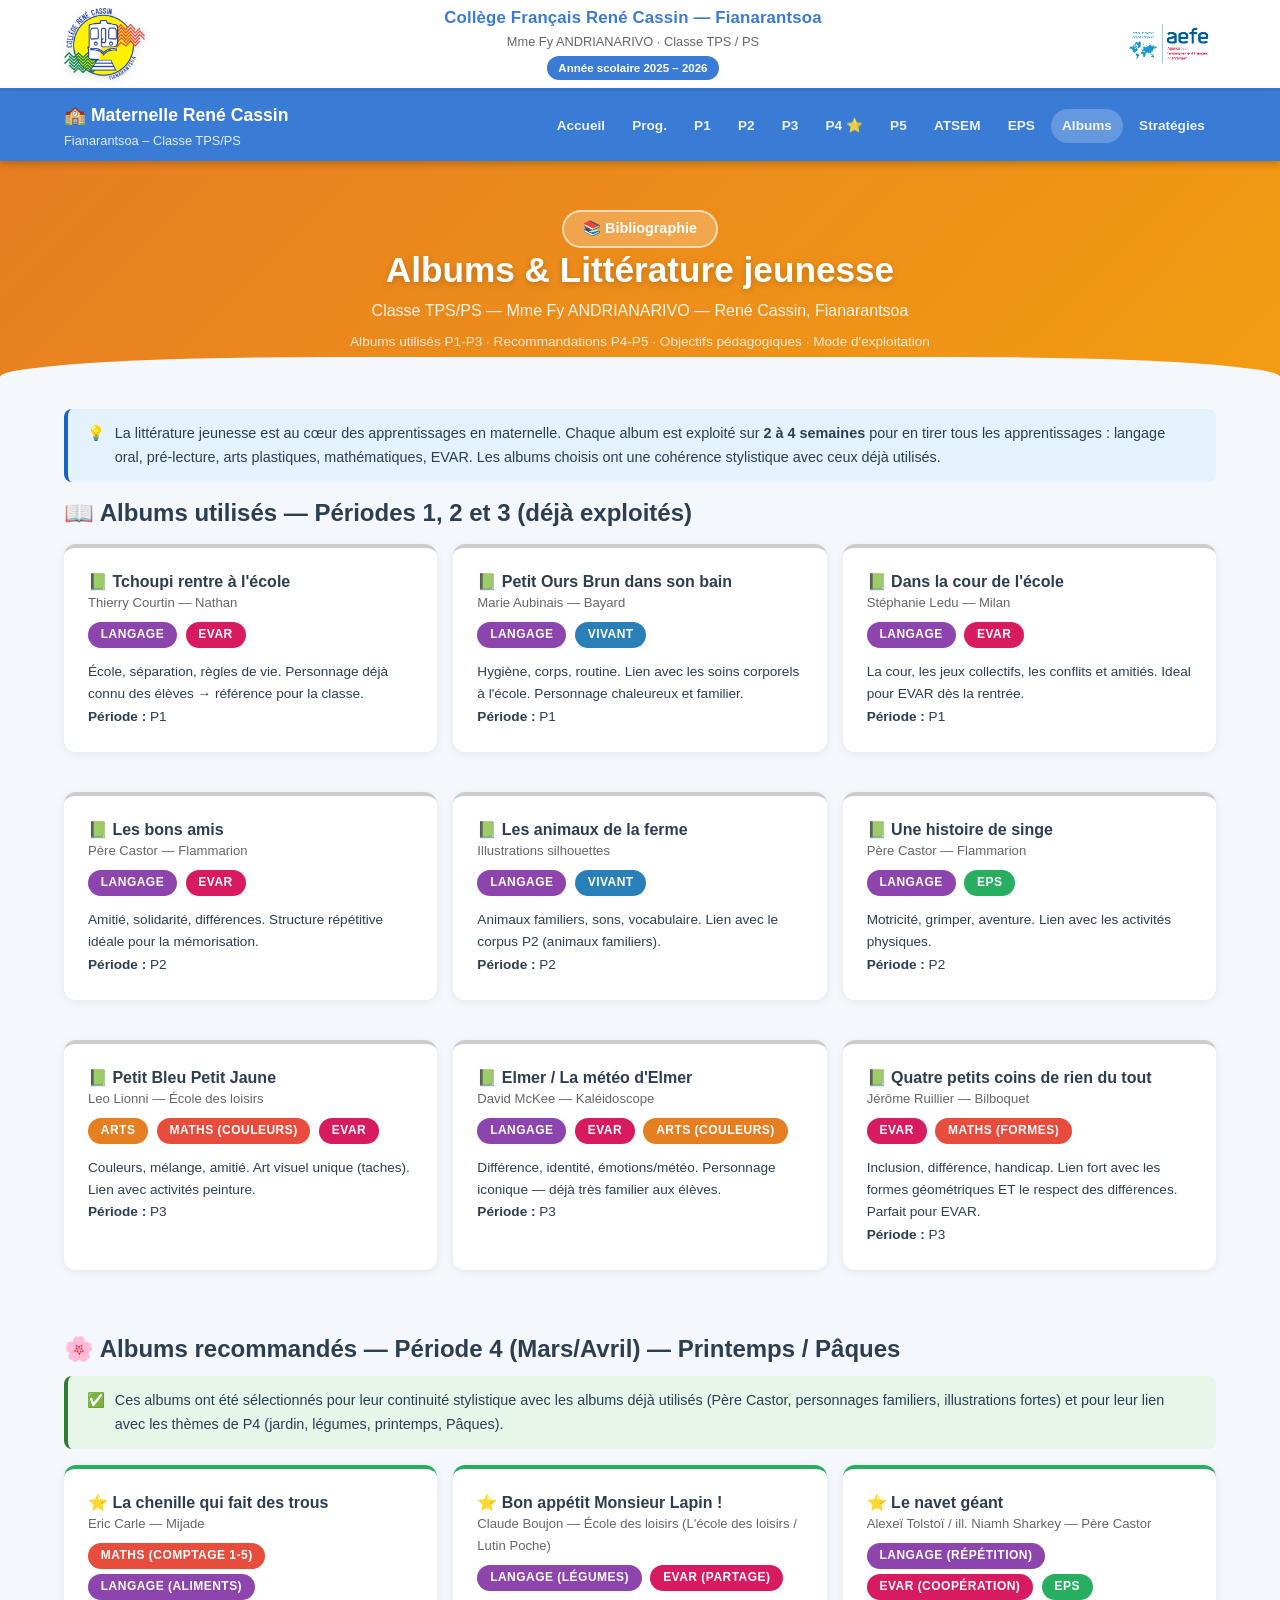
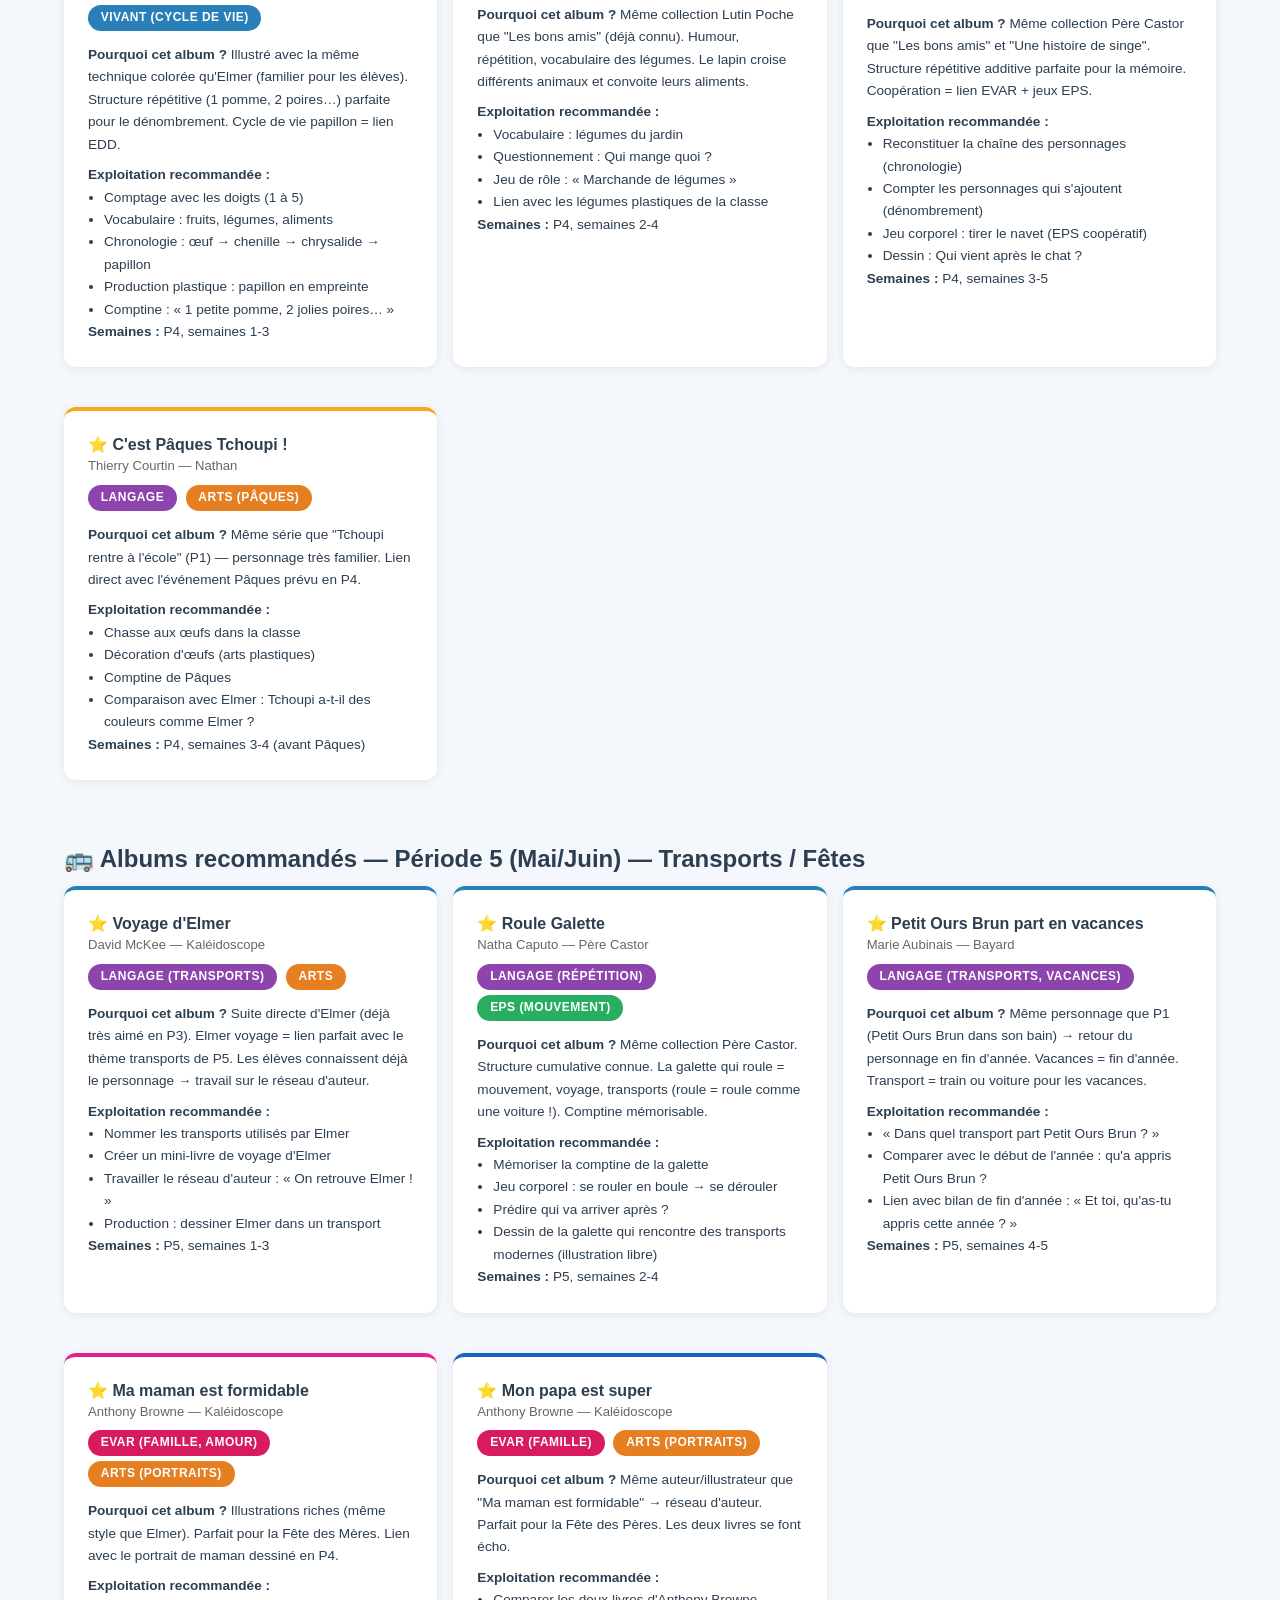
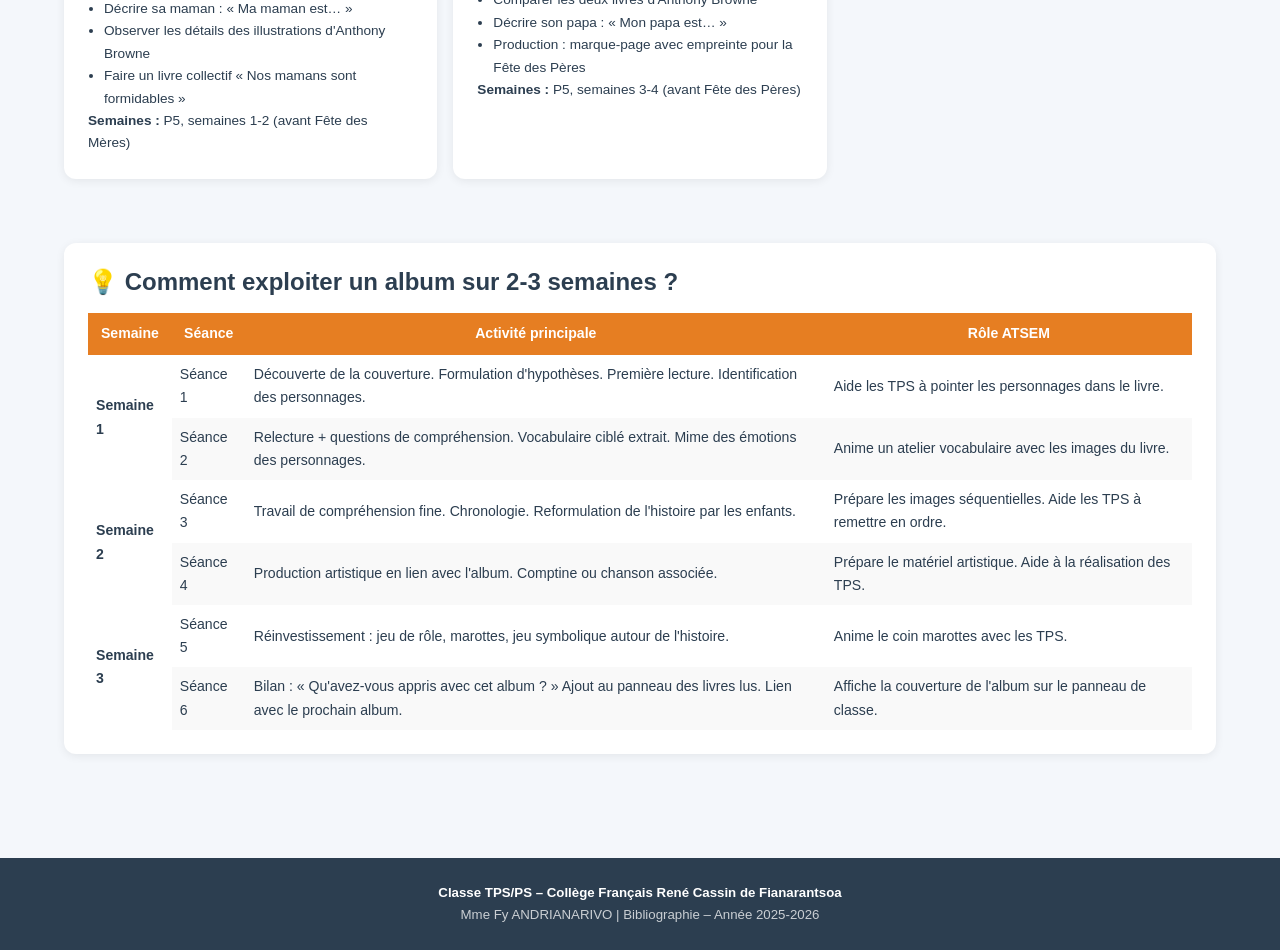
==== albums.html @ a390ea7b "Add files via upload" ====
<!DOCTYPE html>
<html lang="fr">
<head>
  <meta charset="UTF-8">
  <meta name="viewport" content="width=device-width, initial-scale=1.0">
  <title>Albums & Bibliographie — Classe TPS/PS | René Cassin</title>
  <link rel="stylesheet" href="css/style.css">
  <link rel="stylesheet" href="css/print.css">
</head>
<body>
<!-- ===== BANNIÈRE LOGOS ===== -->
<div class="logo-banner">
  <div class="logo-banner-inner">
    <div class="logo-ecole">
      <a href="index.html"><img src="assets/logo-rene-cassin.png" alt="Collège René Cassin Fianarantsoa"></a>
    </div>
    <div class="logo-banner-center">
      <div class="titre-ecole">Collège Français René Cassin — Fianarantsoa</div>
      <div class="sous-titre">Mme Fy ANDRIANARIVO · Classe TPS / PS</div>
      <span class="annee-badge">Année scolaire 2025 – 2026</span>
    </div>
    <div class="logo-aefe">
      <img src="assets/logo-aefe.png" alt="AEFE — Établissement Conventionné">
    </div>
  </div>
</div>

<nav class="navbar">
  <div class="navbar-inner">
    <a href="index.html" class="navbar-brand">🏫 Maternelle René Cassin <span>Fianarantsoa – Classe TPS/PS</span></a>
    <div class="nav-links">
      <a href="index.html">Accueil</a>
      <a href="programmation.html">Prog.</a>
      <a href="periode1.html">P1</a>
      <a href="periode2.html">P2</a>
      <a href="periode3.html">P3</a>
      <a href="periode4.html">P4 ⭐</a>
      <a href="periode5.html">P5</a>
      <a href="atsem.html">ATSEM</a>
      <a href="eps.html">EPS</a>
      <a href="albums.html" class="active">Albums</a>
      <a href="strategies.html">Stratégies</a>
    </div>
  </div>
</nav>

<header class="page-header" style="background:linear-gradient(135deg,#E67E22,#F39C12);">
  <div class="period-badge">📚 Bibliographie</div>
  <h1>Albums & Littérature jeunesse</h1>
  <p>Classe TPS/PS — Mme Fy ANDRIANARIVO — René Cassin, Fianarantsoa</p>
  <p style="font-size:0.85rem; opacity:.8;">Albums utilisés P1-P3 · Recommandations P4-P5 · Objectifs pédagogiques · Mode d'exploitation</p>
</header>

<main class="container">

  <div class="alert alert-info no-print">
    <span>💡</span>
    <div>La littérature jeunesse est au cœur des apprentissages en maternelle. Chaque album est exploité sur <strong>2 à 4 semaines</strong> pour en tirer tous les apprentissages : langage oral, pré-lecture, arts plastiques, mathématiques, EVAR. Les albums choisis ont une cohérence stylistique avec ceux déjà utilisés.</div>
  </div>

  <!-- ALBUMS P1-P3 -->
  <section>
    <h2>📖 Albums utilisés — Périodes 1, 2 et 3 (déjà exploités)</h2>
    <div style="display:grid; grid-template-columns:repeat(auto-fill,minmax(300px,1fr)); gap:1rem; margin-top:1rem;">

      <div class="card" style="border-top:4px solid #ccc;">
        <h4>📗 Tchoupi rentre à l'école</h4>
        <p style="font-size:0.82rem; color:#666;">Thierry Courtin — Nathan</p>
        <div style="margin-top:0.5rem; font-size:0.85rem;">
          <span class="badge badge-langage">Langage</span>
          <span class="badge badge-evar">EVAR</span>
          <p style="margin-top:0.5rem;">École, séparation, règles de vie. Personnage déjà connu des élèves → référence pour la classe.</p>
          <p><strong>Période :</strong> P1</p>
        </div>
      </div>

      <div class="card" style="border-top:4px solid #ccc;">
        <h4>📗 Petit Ours Brun dans son bain</h4>
        <p style="font-size:0.82rem; color:#666;">Marie Aubinais — Bayard</p>
        <div style="margin-top:0.5rem; font-size:0.85rem;">
          <span class="badge badge-langage">Langage</span>
          <span class="badge badge-explorer">Vivant</span>
          <p style="margin-top:0.5rem;">Hygiène, corps, routine. Lien avec les soins corporels à l'école. Personnage chaleureux et familier.</p>
          <p><strong>Période :</strong> P1</p>
        </div>
      </div>

      <div class="card" style="border-top:4px solid #ccc;">
        <h4>📗 Dans la cour de l'école</h4>
        <p style="font-size:0.82rem; color:#666;">Stéphanie Ledu — Milan</p>
        <div style="margin-top:0.5rem; font-size:0.85rem;">
          <span class="badge badge-langage">Langage</span>
          <span class="badge badge-evar">EVAR</span>
          <p style="margin-top:0.5rem;">La cour, les jeux collectifs, les conflits et amitiés. Ideal pour EVAR dès la rentrée.</p>
          <p><strong>Période :</strong> P1</p>
        </div>
      </div>

      <div class="card" style="border-top:4px solid #ccc;">
        <h4>📗 Les bons amis</h4>
        <p style="font-size:0.82rem; color:#666;">Père Castor — Flammarion</p>
        <div style="margin-top:0.5rem; font-size:0.85rem;">
          <span class="badge badge-langage">Langage</span>
          <span class="badge badge-evar">EVAR</span>
          <p style="margin-top:0.5rem;">Amitié, solidarité, différences. Structure répétitive idéale pour la mémorisation.</p>
          <p><strong>Période :</strong> P2</p>
        </div>
      </div>

      <div class="card" style="border-top:4px solid #ccc;">
        <h4>📗 Les animaux de la ferme</h4>
        <p style="font-size:0.82rem; color:#666;">Illustrations silhouettes</p>
        <div style="margin-top:0.5rem; font-size:0.85rem;">
          <span class="badge badge-langage">Langage</span>
          <span class="badge badge-explorer">Vivant</span>
          <p style="margin-top:0.5rem;">Animaux familiers, sons, vocabulaire. Lien avec le corpus P2 (animaux familiers).</p>
          <p><strong>Période :</strong> P2</p>
        </div>
      </div>

      <div class="card" style="border-top:4px solid #ccc;">
        <h4>📗 Une histoire de singe</h4>
        <p style="font-size:0.82rem; color:#666;">Père Castor — Flammarion</p>
        <div style="margin-top:0.5rem; font-size:0.85rem;">
          <span class="badge badge-langage">Langage</span>
          <span class="badge badge-eps">EPS</span>
          <p style="margin-top:0.5rem;">Motricité, grimper, aventure. Lien avec les activités physiques.</p>
          <p><strong>Période :</strong> P2</p>
        </div>
      </div>

      <div class="card" style="border-top:4px solid #ccc;">
        <h4>📗 Petit Bleu Petit Jaune</h4>
        <p style="font-size:0.82rem; color:#666;">Leo Lionni — École des loisirs</p>
        <div style="margin-top:0.5rem; font-size:0.85rem;">
          <span class="badge badge-arts">Arts</span>
          <span class="badge badge-maths">Maths (couleurs)</span>
          <span class="badge badge-evar">EVAR</span>
          <p style="margin-top:0.5rem;">Couleurs, mélange, amitié. Art visuel unique (taches). Lien avec activités peinture.</p>
          <p><strong>Période :</strong> P3</p>
        </div>
      </div>

      <div class="card" style="border-top:4px solid #ccc;">
        <h4>📗 Elmer / La météo d'Elmer</h4>
        <p style="font-size:0.82rem; color:#666;">David McKee — Kaléidoscope</p>
        <div style="margin-top:0.5rem; font-size:0.85rem;">
          <span class="badge badge-langage">Langage</span>
          <span class="badge badge-evar">EVAR</span>
          <span class="badge badge-arts">Arts (couleurs)</span>
          <p style="margin-top:0.5rem;">Différence, identité, émotions/météo. Personnage iconique — déjà très familier aux élèves.</p>
          <p><strong>Période :</strong> P3</p>
        </div>
      </div>

      <div class="card" style="border-top:4px solid #ccc;">
        <h4>📗 Quatre petits coins de rien du tout</h4>
        <p style="font-size:0.82rem; color:#666;">Jérôme Ruillier — Bilboquet</p>
        <div style="margin-top:0.5rem; font-size:0.85rem;">
          <span class="badge badge-evar">EVAR</span>
          <span class="badge badge-maths">Maths (formes)</span>
          <p style="margin-top:0.5rem;">Inclusion, différence, handicap. Lien fort avec les formes géométriques ET le respect des différences. Parfait pour EVAR.</p>
          <p><strong>Période :</strong> P3</p>
        </div>
      </div>

    </div>
  </section>

  <!-- ALBUMS P4 -->
  <section style="margin-top:2.5rem;">
    <h2>🌸 Albums recommandés — Période 4 (Mars/Avril) — Printemps / Pâques</h2>
    <div class="alert alert-success" style="margin-bottom:1rem;">
      <span>✅</span>
      <div>Ces albums ont été sélectionnés pour leur continuité stylistique avec les albums déjà utilisés (Père Castor, personnages familiers, illustrations fortes) et pour leur lien avec les thèmes de P4 (jardin, légumes, printemps, Pâques).</div>
    </div>

    <div style="display:grid; grid-template-columns:repeat(auto-fill,minmax(300px,1fr)); gap:1rem;">

      <div class="card" style="border-top:4px solid #27AE60;">
        <h4>⭐ La chenille qui fait des trous</h4>
        <p style="font-size:0.82rem; color:#666;">Eric Carle — Mijade</p>
        <div style="margin-top:0.5rem; font-size:0.85rem;">
          <span class="badge badge-maths">Maths (comptage 1-5)</span>
          <span class="badge badge-langage">Langage (aliments)</span>
          <span class="badge badge-explorer">Vivant (cycle de vie)</span>
          <p style="margin-top:0.5rem;"><strong>Pourquoi cet album ?</strong> Illustré avec la même technique colorée qu'Elmer (familier pour les élèves). Structure répétitive (1 pomme, 2 poires…) parfaite pour le dénombrement. Cycle de vie papillon = lien EDD.</p>
          <p style="margin-top:0.5rem;"><strong>Exploitation recommandée :</strong></p>
          <ul style="padding-left:1rem;">
            <li>Comptage avec les doigts (1 à 5)</li>
            <li>Vocabulaire : fruits, légumes, aliments</li>
            <li>Chronologie : œuf → chenille → chrysalide → papillon</li>
            <li>Production plastique : papillon en empreinte</li>
            <li>Comptine : « 1 petite pomme, 2 jolies poires… »</li>
          </ul>
          <p><strong>Semaines :</strong> P4, semaines 1-3</p>
        </div>
      </div>

      <div class="card" style="border-top:4px solid #27AE60;">
        <h4>⭐ Bon appétit Monsieur Lapin !</h4>
        <p style="font-size:0.82rem; color:#666;">Claude Boujon — École des loisirs (L'école des loisirs / Lutin Poche)</p>
        <div style="margin-top:0.5rem; font-size:0.85rem;">
          <span class="badge badge-langage">Langage (légumes)</span>
          <span class="badge badge-evar">EVAR (partage)</span>
          <p style="margin-top:0.5rem;"><strong>Pourquoi cet album ?</strong> Même collection Lutin Poche que "Les bons amis" (déjà connu). Humour, répétition, vocabulaire des légumes. Le lapin croise différents animaux et convoite leurs aliments.</p>
          <p style="margin-top:0.5rem;"><strong>Exploitation recommandée :</strong></p>
          <ul style="padding-left:1rem;">
            <li>Vocabulaire : légumes du jardin</li>
            <li>Questionnement : Qui mange quoi ?</li>
            <li>Jeu de rôle : « Marchande de légumes »</li>
            <li>Lien avec les légumes plastiques de la classe</li>
          </ul>
          <p><strong>Semaines :</strong> P4, semaines 2-4</p>
        </div>
      </div>

      <div class="card" style="border-top:4px solid #27AE60;">
        <h4>⭐ Le navet géant</h4>
        <p style="font-size:0.82rem; color:#666;">Alexeï Tolstoï / ill. Niamh Sharkey — Père Castor</p>
        <div style="margin-top:0.5rem; font-size:0.85rem;">
          <span class="badge badge-langage">Langage (répétition)</span>
          <span class="badge badge-evar">EVAR (coopération)</span>
          <span class="badge badge-eps">EPS</span>
          <p style="margin-top:0.5rem;"><strong>Pourquoi cet album ?</strong> Même collection Père Castor que "Les bons amis" et "Une histoire de singe". Structure répétitive additive parfaite pour la mémoire. Coopération = lien EVAR + jeux EPS.</p>
          <p style="margin-top:0.5rem;"><strong>Exploitation recommandée :</strong></p>
          <ul style="padding-left:1rem;">
            <li>Reconstituer la chaîne des personnages (chronologie)</li>
            <li>Compter les personnages qui s'ajoutent (dénombrement)</li>
            <li>Jeu corporel : tirer le navet (EPS coopératif)</li>
            <li>Dessin : Qui vient après le chat ?</li>
          </ul>
          <p><strong>Semaines :</strong> P4, semaines 3-5</p>
        </div>
      </div>

      <div class="card" style="border-top:4px solid #F9A825;">
        <h4>⭐ C'est Pâques Tchoupi !</h4>
        <p style="font-size:0.82rem; color:#666;">Thierry Courtin — Nathan</p>
        <div style="margin-top:0.5rem; font-size:0.85rem;">
          <span class="badge badge-langage">Langage</span>
          <span class="badge badge-arts">Arts (Pâques)</span>
          <p style="margin-top:0.5rem;"><strong>Pourquoi cet album ?</strong> Même série que "Tchoupi rentre à l'école" (P1) — personnage très familier. Lien direct avec l'événement Pâques prévu en P4.</p>
          <p style="margin-top:0.5rem;"><strong>Exploitation recommandée :</strong></p>
          <ul style="padding-left:1rem;">
            <li>Chasse aux œufs dans la classe</li>
            <li>Décoration d'œufs (arts plastiques)</li>
            <li>Comptine de Pâques</li>
            <li>Comparaison avec Elmer : Tchoupi a-t-il des couleurs comme Elmer ?</li>
          </ul>
          <p><strong>Semaines :</strong> P4, semaines 3-4 (avant Pâques)</p>
        </div>
      </div>

    </div>
  </section>

  <!-- ALBUMS P5 -->
  <section style="margin-top:2.5rem;">
    <h2>🚌 Albums recommandés — Période 5 (Mai/Juin) — Transports / Fêtes</h2>

    <div style="display:grid; grid-template-columns:repeat(auto-fill,minmax(300px,1fr)); gap:1rem;">

      <div class="card" style="border-top:4px solid #2980B9;">
        <h4>⭐ Voyage d'Elmer</h4>
        <p style="font-size:0.82rem; color:#666;">David McKee — Kaléidoscope</p>
        <div style="margin-top:0.5rem; font-size:0.85rem;">
          <span class="badge badge-langage">Langage (transports)</span>
          <span class="badge badge-arts">Arts</span>
          <p style="margin-top:0.5rem;"><strong>Pourquoi cet album ?</strong> Suite directe d'Elmer (déjà très aimé en P3). Elmer voyage = lien parfait avec le thème transports de P5. Les élèves connaissent déjà le personnage → travail sur le réseau d'auteur.</p>
          <p style="margin-top:0.5rem;"><strong>Exploitation recommandée :</strong></p>
          <ul style="padding-left:1rem;">
            <li>Nommer les transports utilisés par Elmer</li>
            <li>Créer un mini-livre de voyage d'Elmer</li>
            <li>Travailler le réseau d'auteur : « On retrouve Elmer ! »</li>
            <li>Production : dessiner Elmer dans un transport</li>
          </ul>
          <p><strong>Semaines :</strong> P5, semaines 1-3</p>
        </div>
      </div>

      <div class="card" style="border-top:4px solid #2980B9;">
        <h4>⭐ Roule Galette</h4>
        <p style="font-size:0.82rem; color:#666;">Natha Caputo — Père Castor</p>
        <div style="margin-top:0.5rem; font-size:0.85rem;">
          <span class="badge badge-langage">Langage (répétition)</span>
          <span class="badge badge-eps">EPS (mouvement)</span>
          <p style="margin-top:0.5rem;"><strong>Pourquoi cet album ?</strong> Même collection Père Castor. Structure cumulative connue. La galette qui roule = mouvement, voyage, transports (roule = roule comme une voiture !). Comptine mémorisable.</p>
          <p style="margin-top:0.5rem;"><strong>Exploitation recommandée :</strong></p>
          <ul style="padding-left:1rem;">
            <li>Mémoriser la comptine de la galette</li>
            <li>Jeu corporel : se rouler en boule → se dérouler</li>
            <li>Prédire qui va arriver après ?</li>
            <li>Dessin de la galette qui rencontre des transports modernes (illustration libre)</li>
          </ul>
          <p><strong>Semaines :</strong> P5, semaines 2-4</p>
        </div>
      </div>

      <div class="card" style="border-top:4px solid #2980B9;">
        <h4>⭐ Petit Ours Brun part en vacances</h4>
        <p style="font-size:0.82rem; color:#666;">Marie Aubinais — Bayard</p>
        <div style="margin-top:0.5rem; font-size:0.85rem;">
          <span class="badge badge-langage">Langage (transports, vacances)</span>
          <p style="margin-top:0.5rem;"><strong>Pourquoi cet album ?</strong> Même personnage que P1 (Petit Ours Brun dans son bain) → retour du personnage en fin d'année. Vacances = fin d'année. Transport = train ou voiture pour les vacances.</p>
          <p style="margin-top:0.5rem;"><strong>Exploitation recommandée :</strong></p>
          <ul style="padding-left:1rem;">
            <li>« Dans quel transport part Petit Ours Brun ? »</li>
            <li>Comparer avec le début de l'année : qu'a appris Petit Ours Brun ?</li>
            <li>Lien avec bilan de fin d'année : « Et toi, qu'as-tu appris cette année ? »</li>
          </ul>
          <p><strong>Semaines :</strong> P5, semaines 4-5</p>
        </div>
      </div>

      <div class="card" style="border-top:4px solid #E91E8C;">
        <h4>⭐ Ma maman est formidable</h4>
        <p style="font-size:0.82rem; color:#666;">Anthony Browne — Kaléidoscope</p>
        <div style="margin-top:0.5rem; font-size:0.85rem;">
          <span class="badge badge-evar">EVAR (famille, amour)</span>
          <span class="badge badge-arts">Arts (portraits)</span>
          <p style="margin-top:0.5rem;"><strong>Pourquoi cet album ?</strong> Illustrations riches (même style que Elmer). Parfait pour la Fête des Mères. Lien avec le portrait de maman dessiné en P4.</p>
          <p style="margin-top:0.5rem;"><strong>Exploitation recommandée :</strong></p>
          <ul style="padding-left:1rem;">
            <li>Décrire sa maman : « Ma maman est… »</li>
            <li>Observer les détails des illustrations d'Anthony Browne</li>
            <li>Faire un livre collectif « Nos mamans sont formidables »</li>
          </ul>
          <p><strong>Semaines :</strong> P5, semaines 1-2 (avant Fête des Mères)</p>
        </div>
      </div>

      <div class="card" style="border-top:4px solid #1565C0;">
        <h4>⭐ Mon papa est super</h4>
        <p style="font-size:0.82rem; color:#666;">Anthony Browne — Kaléidoscope</p>
        <div style="margin-top:0.5rem; font-size:0.85rem;">
          <span class="badge badge-evar">EVAR (famille)</span>
          <span class="badge badge-arts">Arts (portraits)</span>
          <p style="margin-top:0.5rem;"><strong>Pourquoi cet album ?</strong> Même auteur/illustrateur que "Ma maman est formidable" → réseau d'auteur. Parfait pour la Fête des Pères. Les deux livres se font écho.</p>
          <p style="margin-top:0.5rem;"><strong>Exploitation recommandée :</strong></p>
          <ul style="padding-left:1rem;">
            <li>Comparer les deux livres d'Anthony Browne</li>
            <li>Décrire son papa : « Mon papa est… »</li>
            <li>Production : marque-page avec empreinte pour la Fête des Pères</li>
          </ul>
          <p><strong>Semaines :</strong> P5, semaines 3-4 (avant Fête des Pères)</p>
        </div>
      </div>

    </div>
  </section>

  <!-- Comment exploiter un album -->
  <section class="card" style="margin-top:2.5rem;">
    <h2>💡 Comment exploiter un album sur 2-3 semaines ?</h2>
    <div style="overflow-x:auto; margin-top:1rem;">
      <table style="width:100%; border-collapse:collapse; font-size:0.88rem;">
        <thead>
          <tr style="background:#E67E22; color:#fff; text-align:center;">
            <th style="padding:0.6rem;">Semaine</th>
            <th style="padding:0.6rem;">Séance</th>
            <th style="padding:0.6rem;">Activité principale</th>
            <th style="padding:0.6rem;">Rôle ATSEM</th>
          </tr>
        </thead>
        <tbody>
          <tr>
            <td style="padding:0.5rem; font-weight:700;" rowspan="2">Semaine 1</td>
            <td style="padding:0.5rem;">Séance 1</td>
            <td style="padding:0.5rem;">Découverte de la couverture. Formulation d'hypothèses. Première lecture. Identification des personnages.</td>
            <td style="padding:0.5rem;">Aide les TPS à pointer les personnages dans le livre.</td>
          </tr>
          <tr style="background:#f9f9f9;">
            <td style="padding:0.5rem;">Séance 2</td>
            <td style="padding:0.5rem;">Relecture + questions de compréhension. Vocabulaire ciblé extrait. Mime des émotions des personnages.</td>
            <td style="padding:0.5rem;">Anime un atelier vocabulaire avec les images du livre.</td>
          </tr>
          <tr>
            <td style="padding:0.5rem; font-weight:700;" rowspan="2">Semaine 2</td>
            <td style="padding:0.5rem;">Séance 3</td>
            <td style="padding:0.5rem;">Travail de compréhension fine. Chronologie. Reformulation de l'histoire par les enfants.</td>
            <td style="padding:0.5rem;">Prépare les images séquentielles. Aide les TPS à remettre en ordre.</td>
          </tr>
          <tr style="background:#f9f9f9;">
            <td style="padding:0.5rem;">Séance 4</td>
            <td style="padding:0.5rem;">Production artistique en lien avec l'album. Comptine ou chanson associée.</td>
            <td style="padding:0.5rem;">Prépare le matériel artistique. Aide à la réalisation des TPS.</td>
          </tr>
          <tr>
            <td style="padding:0.5rem; font-weight:700;" rowspan="2">Semaine 3</td>
            <td style="padding:0.5rem;">Séance 5</td>
            <td style="padding:0.5rem;">Réinvestissement : jeu de rôle, marottes, jeu symbolique autour de l'histoire.</td>
            <td style="padding:0.5rem;">Anime le coin marottes avec les TPS.</td>
          </tr>
          <tr style="background:#f9f9f9;">
            <td style="padding:0.5rem;">Séance 6</td>
            <td style="padding:0.5rem;">Bilan : « Qu'avez-vous appris avec cet album ? » Ajout au panneau des livres lus. Lien avec le prochain album.</td>
            <td style="padding:0.5rem;">Affiche la couverture de l'album sur le panneau de classe.</td>
          </tr>
        </tbody>
      </table>
    </div>
  </section>

</main>

<footer>
  <p><strong>Classe TPS/PS – Collège Français René Cassin de Fianarantsoa</strong></p>
  <p>Mme Fy ANDRIANARIVO | Bibliographie – Année 2025-2026</p>
</footer>

</body>
</html>
---- css/style.css ----
/* =====================================================
   MATERNELLE RENÉ CASSIN - FIANARANTSOA
   Classe TPS/PS - Mme Fy ANDRIANARIVO
   Année scolaire 2025-2026
   ===================================================== */

/* --- Variables de couleurs --- */
:root {
  --bleu-ecole:    #3A7BD5;
  --vert-nature:   #5CB85C;
  --orange-doux:   #F5A623;
  --rose-tps:      #E91E8C;
  --bleu-ps:       #1565C0;
  --fond:          #F4F7FB;
  --blanc:         #FFFFFF;
  --texte:         #2C3E50;
  --gris-clair:    #ECF0F1;
  --bordure:       #D0D8E4;

  /* Domaines */
  --langage:  #8E44AD;
  --maths:    #E74C3C;
  --arts:     #E67E22;
  --eps:      #27AE60;
  --explorer: #2980B9;
  --evar:     #D81B60;
  --edd:      #388E3C;
  --atsem:    #795548;
}

/* --- Reset & base --- */
*, *::before, *::after { box-sizing: border-box; margin: 0; padding: 0; }

html { scroll-behavior: smooth; font-size: 16px; }

body {
  font-family: 'Segoe UI', 'Helvetica Neue', Arial, sans-serif;
  background: var(--fond);
  color: var(--texte);
  line-height: 1.65;
}

a { color: var(--bleu-ecole); text-decoration: none; }
a:hover { text-decoration: underline; }

h1, h2, h3, h4 { font-weight: 700; line-height: 1.25; }
h1 { font-size: 2rem; }
h2 { font-size: 1.5rem; margin-bottom: 0.75rem; }
h3 { font-size: 1.2rem; margin-bottom: 0.5rem; }
h4 { font-size: 1rem; }

/* ===================================================
   BANNIÈRE LOGOS — René Cassin + AEFE
   =================================================== */
.logo-banner {
  background: #fff;
  border-bottom: 3px solid var(--bleu-ecole);
  box-shadow: 0 2px 8px rgba(0,0,0,.08);
}
.logo-banner-inner {
  max-width: 1200px;
  margin: 0 auto;
  display: flex;
  align-items: center;
  justify-content: space-between;
  padding: 0.5rem 1.5rem;
  gap: 1rem;
}
.logo-ecole img {
  height: 72px;
  width: auto;
  display: block;
  filter: drop-shadow(0 2px 4px rgba(0,0,0,.12));
  transition: transform .2s;
}
.logo-ecole img:hover { transform: scale(1.04); }

.logo-aefe img {
  height: 50px;
  width: auto;
  display: block;
  transition: transform .2s;
}
.logo-aefe img:hover { transform: scale(1.04); }

.logo-banner-center {
  text-align: center;
  flex: 1;
}
.logo-banner-center .titre-ecole {
  font-size: 1.05rem;
  font-weight: 800;
  color: var(--bleu-ecole);
  line-height: 1.2;
  letter-spacing: .01em;
}
.logo-banner-center .sous-titre {
  font-size: 0.8rem;
  color: #666;
  margin-top: 0.15rem;
}
.logo-banner-center .annee-badge {
  display: inline-block;
  background: var(--bleu-ecole);
  color: #fff;
  font-size: 0.72rem;
  font-weight: 700;
  padding: 0.15rem 0.7rem;
  border-radius: 20px;
  margin-top: 0.3rem;
}

@media (max-width: 600px) {
  .logo-banner-inner { padding: 0.5rem 0.8rem; }
  .logo-ecole img { height: 48px; }
  .logo-aefe img  { height: 36px; }
  .logo-banner-center .titre-ecole { font-size: 0.85rem; }
}

/* Bandeau logo dans les fiches (impression) */
.fiche-logos {
  display: flex;
  align-items: center;
  justify-content: space-between;
  padding: 0.5rem 1.5rem;
  border-bottom: 2px solid var(--bordure);
  background: #fff;
}
.fiche-logos img.logo-ecole-sm {
  height: 44px;
  width: auto;
}
.fiche-logos img.logo-aefe-sm {
  height: 30px;
  width: auto;
}
.fiche-logos .fiche-logos-center {
  text-align: center;
  font-size: 0.75rem;
  color: #555;
  font-weight: 600;
}

/* --- Navigation principale --- */
.navbar {
  background: var(--bleu-ecole);
  position: sticky;
  top: 0;
  z-index: 1000;
  box-shadow: 0 2px 8px rgba(0,0,0,.25);
}
.navbar-inner {
  max-width: 1200px;
  margin: 0 auto;
  display: flex;
  align-items: center;
  padding: 0.6rem 1.5rem;
  flex-wrap: wrap;
  gap: 0.5rem;
}
.navbar-brand {
  color: #fff;
  font-weight: 800;
  font-size: 1.1rem;
  text-decoration: none;
  flex: 1;
  min-width: 200px;
}
.navbar-brand span { font-size: 0.8rem; font-weight: 400; display: block; opacity: .85; }
.nav-links {
  display: flex;
  gap: 0.3rem;
  flex-wrap: wrap;
}
.nav-links a {
  color: rgba(255,255,255,.9);
  padding: 0.35rem 0.7rem;
  border-radius: 20px;
  font-size: 0.85rem;
  font-weight: 600;
  transition: background .2s;
  text-decoration: none;
}
.nav-links a:hover, .nav-links a.active {
  background: rgba(255,255,255,.22);
  text-decoration: none;
}

/* --- Header de page --- */
.page-header {
  padding: 2.5rem 1.5rem 1.5rem;
  text-align: center;
  background: linear-gradient(135deg, var(--bleu-ecole), #5E9CF0);
  color: #fff;
  position: relative;
  overflow: hidden;
}
.page-header::after {
  content: "";
  position: absolute;
  bottom: -20px;
  left: 0; right: 0;
  height: 40px;
  background: var(--fond);
  border-radius: 50% 50% 0 0 / 40px;
}
.page-header h1 { font-size: 2.2rem; text-shadow: 0 2px 6px rgba(0,0,0,.2); }
.page-header p { margin-top: 0.4rem; opacity: .9; font-size: 1rem; }
.period-badge {
  display: inline-block;
  background: rgba(255,255,255,.22);
  border: 2px solid rgba(255,255,255,.6);
  border-radius: 30px;
  padding: 0.3rem 1.2rem;
  font-size: 0.9rem;
  font-weight: 700;
  margin-top: 0.6rem;
}

/* --- Conteneur principal --- */
.container {
  max-width: 1200px;
  margin: 0 auto;
  padding: 2rem 1.5rem;
}

/* --- Cartes --- */
.card {
  background: var(--blanc);
  border-radius: 12px;
  padding: 1.5rem;
  box-shadow: 0 2px 10px rgba(0,0,0,.07);
  margin-bottom: 1.5rem;
}
.card-domaine {
  border-left: 5px solid var(--bleu-ecole);
}
.card-domaine.langage  { border-left-color: var(--langage); }
.card-domaine.maths    { border-left-color: var(--maths); }
.card-domaine.arts     { border-left-color: var(--arts); }
.card-domaine.eps      { border-left-color: var(--eps); }
.card-domaine.explorer { border-left-color: var(--explorer); }
.card-domaine.evar     { border-left-color: var(--evar); }
.card-domaine.edd      { border-left-color: var(--edd); }

/* --- Badges de domaine --- */
.badge {
  display: inline-block;
  padding: 0.2rem 0.8rem;
  border-radius: 15px;
  font-size: 0.75rem;
  font-weight: 700;
  text-transform: uppercase;
  letter-spacing: .04em;
  margin-right: 0.3rem;
  margin-bottom: 0.3rem;
}
.badge-langage  { background: var(--langage); color:#fff; }
.badge-maths    { background: var(--maths); color:#fff; }
.badge-arts     { background: var(--arts); color:#fff; }
.badge-eps      { background: var(--eps); color:#fff; }
.badge-explorer { background: var(--explorer); color:#fff; }
.badge-evar     { background: var(--evar); color:#fff; }
.badge-edd      { background: var(--edd); color:#fff; }
.badge-tps      { background: #FCE4EC; color: #880E4F; border:1px solid #F48FB1; }
.badge-ps       { background: #E3F2FD; color: #0D47A1; border:1px solid #90CAF9; }
.badge-atsem    { background: var(--atsem); color:#fff; }

/* --- Grille 2 colonnes TPS/PS --- */
.grid-niveaux {
  display: grid;
  grid-template-columns: 1fr 1fr;
  gap: 1rem;
  margin-top: 0.75rem;
}
@media (max-width: 700px) { .grid-niveaux { grid-template-columns: 1fr; } }

.niveau-box {
  border-radius: 10px;
  padding: 1rem 1.2rem;
}
.niveau-box.tps {
  background: #FFF0F5;
  border: 2px solid #F8BBD0;
}
.niveau-box.ps {
  background: #F0F7FF;
  border: 2px solid #BBDEFB;
}
.niveau-box h4 {
  margin-bottom: 0.5rem;
  display: flex;
  align-items: center;
  gap: 0.4rem;
}
.niveau-box.tps h4 { color: #880E4F; }
.niveau-box.ps  h4 { color: #0D47A1; }
.niveau-box ul  { padding-left: 1.2rem; font-size: 0.9rem; }
.niveau-box li  { margin-bottom: 0.3rem; }

/* --- Bloc ATSEM --- */
.atsem-box {
  background: #FFF8E1;
  border: 2px solid #FFE082;
  border-radius: 10px;
  padding: 1rem 1.2rem;
  margin-top: 1rem;
}
.atsem-box h4 {
  color: #5D4037;
  display: flex;
  align-items: center;
  gap: 0.5rem;
  margin-bottom: 0.5rem;
}
.atsem-box ul  { padding-left: 1.2rem; font-size: 0.9rem; }
.atsem-box li  { margin-bottom: 0.3rem; }

/* --- Fiche d'activité (printable) --- */
.fiche {
  background: var(--blanc);
  border-radius: 12px;
  box-shadow: 0 3px 15px rgba(0,0,0,.1);
  margin-bottom: 2rem;
  overflow: hidden;
  page-break-inside: avoid;
}
.fiche-header {
  padding: 1rem 1.5rem;
  color: #fff;
  display: flex;
  align-items: center;
  justify-content: space-between;
  flex-wrap: wrap;
  gap: 0.5rem;
}
.fiche-header.langage  { background: var(--langage); }
.fiche-header.maths    { background: var(--maths); }
.fiche-header.arts     { background: var(--arts); }
.fiche-header.eps      { background: var(--eps); }
.fiche-header.explorer { background: var(--explorer); }
.fiche-header.evar     { background: var(--evar); }
.fiche-header.edd      { background: var(--edd); }
.fiche-header h3 { margin: 0; font-size: 1.1rem; }
.fiche-header .meta { font-size: 0.8rem; opacity: .9; text-align: right; }

.fiche-body { padding: 1.2rem 1.5rem; }

.fiche-infos {
  display: flex;
  gap: 0.6rem;
  flex-wrap: wrap;
  margin-bottom: 1rem;
}
.fiche-info-item {
  background: var(--gris-clair);
  border-radius: 8px;
  padding: 0.3rem 0.8rem;
  font-size: 0.82rem;
}
.fiche-info-item strong { font-weight: 700; }

.fiche-section { margin-bottom: 1rem; }
.fiche-section h4 {
  font-size: 0.95rem;
  text-transform: uppercase;
  letter-spacing: .04em;
  color: #666;
  border-bottom: 1px solid var(--bordure);
  padding-bottom: 0.3rem;
  margin-bottom: 0.5rem;
}
.fiche-section ul { padding-left: 1.3rem; font-size: 0.9rem; }
.fiche-section li { margin-bottom: 0.25rem; }

.deroulement-step {
  display: flex;
  gap: 0.75rem;
  margin-bottom: 0.6rem;
  align-items: flex-start;
}
.step-num {
  background: var(--bleu-ecole);
  color: #fff;
  border-radius: 50%;
  width: 24px; height: 24px;
  display: flex; align-items: center; justify-content: center;
  font-size: 0.8rem; font-weight: 700;
  flex-shrink: 0;
  margin-top: 2px;
}
.step-content { font-size: 0.9rem; flex: 1; }
.step-content strong { display: block; }

/* --- Tableau de programmation --- */
.prog-table-wrapper { overflow-x: auto; }
.prog-table {
  width: 100%;
  border-collapse: collapse;
  font-size: 0.82rem;
  min-width: 900px;
}
.prog-table th, .prog-table td {
  border: 1px solid var(--bordure);
  padding: 0.5rem 0.7rem;
  vertical-align: top;
}
.prog-table thead th {
  background: var(--bleu-ecole);
  color: #fff;
  text-align: center;
  font-weight: 700;
  position: sticky;
  top: 60px;
}
.prog-table .col-domaine {
  background: var(--gris-clair);
  font-weight: 700;
  width: 130px;
  color: #fff;
  text-align: center;
  vertical-align: middle;
}
.col-domaine.langage  { background: var(--langage); }
.col-domaine.maths    { background: var(--maths); }
.col-domaine.arts     { background: var(--arts); }
.col-domaine.eps      { background: var(--eps); }
.col-domaine.explorer { background: var(--explorer); }
.col-domaine.evar     { background: var(--evar); }
.col-domaine.edd      { background: var(--edd); }

.prog-table .niveau-mini {
  font-size: 0.7rem;
  font-weight: 700;
  padding: 1px 5px;
  border-radius: 8px;
  display: inline-block;
  margin-bottom: 2px;
}
.niveau-mini.tps { background:#FCE4EC; color:#880E4F; }
.niveau-mini.ps  { background:#E3F2FD; color:#0D47A1; }

.prog-table td ul { margin: 0; padding-left: 1.1rem; }
.prog-table td li { margin-bottom: 1px; }

.periode-current { background: #FFFDE7 !important; }
.periode-header.current { background: #F9A825 !important; }

/* --- Cartes d'accueil --- */
.home-grid {
  display: grid;
  grid-template-columns: repeat(auto-fill, minmax(220px, 1fr));
  gap: 1.2rem;
  margin: 2rem 0;
}
.home-card {
  background: var(--blanc);
  border-radius: 14px;
  padding: 1.5rem 1.2rem;
  text-align: center;
  box-shadow: 0 3px 12px rgba(0,0,0,.08);
  transition: transform .2s, box-shadow .2s;
  text-decoration: none;
  color: var(--texte);
  display: block;
  border-top: 5px solid var(--bleu-ecole);
}
.home-card:hover { transform: translateY(-4px); box-shadow: 0 8px 24px rgba(0,0,0,.12); text-decoration: none; }
.home-card .icon { font-size: 2.4rem; margin-bottom: 0.6rem; }
.home-card h3 { font-size: 1rem; margin-bottom: 0.3rem; }
.home-card p { font-size: 0.82rem; color: #666; }
.home-card.langage  { border-top-color: var(--langage); }
.home-card.maths    { border-top-color: var(--maths); }
.home-card.arts     { border-top-color: var(--arts); }
.home-card.eps      { border-top-color: var(--eps); }
.home-card.explorer { border-top-color: var(--explorer); }
.home-card.evar     { border-top-color: var(--evar); }
.home-card.edd      { border-top-color: var(--edd); }
.home-card.atsem    { border-top-color: var(--atsem); }

/* --- Infos classe (accueil) --- */
.classe-infos {
  display: grid;
  grid-template-columns: repeat(auto-fill, minmax(180px, 1fr));
  gap: 1rem;
  margin: 1.5rem 0;
}
.classe-info-box {
  background: var(--blanc);
  border-radius: 10px;
  padding: 1rem;
  text-align: center;
  box-shadow: 0 2px 8px rgba(0,0,0,.06);
}
.classe-info-box .num { font-size: 2rem; font-weight: 800; color: var(--bleu-ecole); }
.classe-info-box .label { font-size: 0.82rem; color: #666; }

/* --- Planning semaine --- */
.semaine-grid {
  display: grid;
  grid-template-columns: 80px repeat(5, 1fr);
  border: 1px solid var(--bordure);
  border-radius: 10px;
  overflow: hidden;
  font-size: 0.82rem;
}
.semaine-grid .sh {
  background: var(--bleu-ecole);
  color: #fff;
  font-weight: 700;
  padding: 0.5rem;
  text-align: center;
}
.semaine-grid .heure {
  background: var(--gris-clair);
  font-weight: 700;
  padding: 0.4rem 0.5rem;
  border-bottom: 1px solid var(--bordure);
  font-size: 0.78rem;
}
.semaine-grid .slot {
  padding: 0.4rem 0.5rem;
  border-bottom: 1px solid var(--bordure);
  border-left: 1px solid var(--bordure);
}
.slot.langage  { background: #F3E5F5; }
.slot.maths    { background: #FFEBEE; }
.slot.arts     { background: #FFF8E1; }
.slot.eps      { background: #E8F5E9; }
.slot.explorer { background: #E3F2FD; }
.slot.evar     { background: #FCE4EC; }
.slot.regroupement { background: #EDE7F6; }
.slot.accueil  { background: #F5F5F5; }
.slot.sieste   { background: #E0F2F1; }
.slot.atelier  { background: #FFF3E0; }

/* --- Timeline ATSEM --- */
.timeline {
  position: relative;
  padding-left: 2rem;
}
.timeline::before {
  content: '';
  position: absolute;
  left: 9px;
  top: 0; bottom: 0;
  width: 2px;
  background: var(--bordure);
}
.timeline-item {
  position: relative;
  margin-bottom: 1.2rem;
}
.timeline-item::before {
  content: '';
  position: absolute;
  left: -1.75rem;
  top: 6px;
  width: 14px; height: 14px;
  background: var(--atsem);
  border-radius: 50%;
  border: 2px solid #fff;
  box-shadow: 0 0 0 2px var(--atsem);
}
.timeline-time {
  font-size: 0.78rem;
  font-weight: 700;
  color: #888;
  margin-bottom: 0.2rem;
}
.timeline-content {
  background: var(--blanc);
  border-radius: 8px;
  padding: 0.75rem 1rem;
  box-shadow: 0 1px 6px rgba(0,0,0,.08);
}
.timeline-content h4 { color: var(--atsem); font-size: 0.95rem; margin-bottom: 0.3rem; }

/* --- Alertes / notes --- */
.alert {
  border-radius: 8px;
  padding: 0.8rem 1.2rem;
  margin-bottom: 1rem;
  font-size: 0.9rem;
  display: flex;
  gap: 0.6rem;
  align-items: flex-start;
}
.alert-info    { background: #E3F2FD; border-left: 4px solid #1565C0; }
.alert-warning { background: #FFF8E1; border-left: 4px solid #F9A825; }
.alert-success { background: #E8F5E9; border-left: 4px solid #2E7D32; }
.alert-danger  { background: #FFEBEE; border-left: 4px solid #C62828; }

/* --- Pied de page --- */
footer {
  background: var(--texte);
  color: rgba(255,255,255,.75);
  text-align: center;
  padding: 1.5rem;
  font-size: 0.83rem;
  margin-top: 3rem;
}
footer strong { color: #fff; }

/* --- Responsive --- */
@media (max-width: 768px) {
  .page-header h1 { font-size: 1.5rem; }
  .navbar-inner { padding: 0.5rem 1rem; }
  .nav-links a { font-size: 0.75rem; padding: 0.25rem 0.5rem; }
  .container { padding: 1.5rem 1rem; }
  h2 { font-size: 1.3rem; }
  .semaine-grid { font-size: 0.72rem; }
  .semaine-grid .sh, .semaine-grid .heure { padding: 0.3rem; }
}
---- css/print.css ----
/* =====================================================
   STYLES D'IMPRESSION - FICHES MATERNELLE
   Optimisé pour impression A4
   ===================================================== */

@media print {
  /* Masquer la navigation et le footer */
  .navbar, footer, .no-print, .home-grid, .alert-info.no-print { display: none !important; }

  /* Bannière logos visible à l'impression */
  .logo-banner {
    display: block !important;
    border-bottom: 2px solid #333 !important;
    box-shadow: none !important;
    -webkit-print-color-adjust: exact;
    print-color-adjust: exact;
  }
  .logo-banner-inner { padding: 0.3rem 0.5rem; }
  .logo-ecole img { height: 55px !important; }
  .logo-aefe img  { height: 38px !important; }
  .logo-banner-center .titre-ecole { font-size: 0.9rem; }

  /* Bandeau logos dans les fiches */
  .fiche-logos {
    display: flex !important;
    -webkit-print-color-adjust: exact;
    print-color-adjust: exact;
  }

  /* Réinitialiser la mise en page */
  body {
    background: #fff !important;
    color: #000 !important;
    font-size: 11pt;
    line-height: 1.4;
  }

  .container { padding: 0; max-width: 100%; }

  /* Header adapté à l'impression */
  .page-header {
    background: #f0f0f0 !important;
    color: #000 !important;
    padding: 0.8rem;
    -webkit-print-color-adjust: exact;
    print-color-adjust: exact;
  }
  .page-header h1 { font-size: 16pt; }
  .page-header::after { display: none; }

  /* Fiches d'activités */
  .fiche {
    page-break-inside: avoid;
    break-inside: avoid;
    page-break-after: always;
    box-shadow: none;
    border: 2px solid #333;
    margin-bottom: 0;
  }
  .fiche:last-child { page-break-after: auto; }

  .fiche-header {
    -webkit-print-color-adjust: exact;
    print-color-adjust: exact;
  }
  .fiche-header.langage  { background: #8E44AD !important; }
  .fiche-header.maths    { background: #E74C3C !important; }
  .fiche-header.arts     { background: #E67E22 !important; }
  .fiche-header.eps      { background: #27AE60 !important; }
  .fiche-header.explorer { background: #2980B9 !important; }
  .fiche-header.evar     { background: #D81B60 !important; }
  .fiche-header.edd      { background: #388E3C !important; }

  /* Niveaux TPS/PS */
  .niveau-box {
    -webkit-print-color-adjust: exact;
    print-color-adjust: exact;
  }
  .niveau-box.tps { background: #FFF0F5 !important; border: 1px solid #ccc; }
  .niveau-box.ps  { background: #F0F7FF !important; border: 1px solid #ccc; }

  /* ATSEM box */
  .atsem-box {
    -webkit-print-color-adjust: exact;
    print-color-adjust: exact;
    background: #FFFDE7 !important;
    border: 2px solid #FFD54F !important;
  }

  /* Tableaux */
  .prog-table th {
    -webkit-print-color-adjust: exact;
    print-color-adjust: exact;
    background: #3A7BD5 !important;
    color: #fff !important;
  }
  .col-domaine {
    -webkit-print-color-adjust: exact;
    print-color-adjust: exact;
  }

  /* Marges de page */
  @page {
    size: A4;
    margin: 1.5cm;
  }

  /* Liens sans soulignement à l'impression */
  a { text-decoration: none; color: #000; }

  /* Grille responsive pour impression */
  .grid-niveaux { grid-template-columns: 1fr 1fr; }

  /* Cards */
  .card, .home-card { box-shadow: none; border: 1px solid #ddd; }

  /* Badges */
  .badge, .badge-tps, .badge-ps {
    -webkit-print-color-adjust: exact;
    print-color-adjust: exact;
  }
}

/* Classe utilitaire pour forcer une nouvelle page */
.page-break { page-break-before: always; break-before: always; }
.no-break { page-break-inside: avoid; break-inside: avoid; }
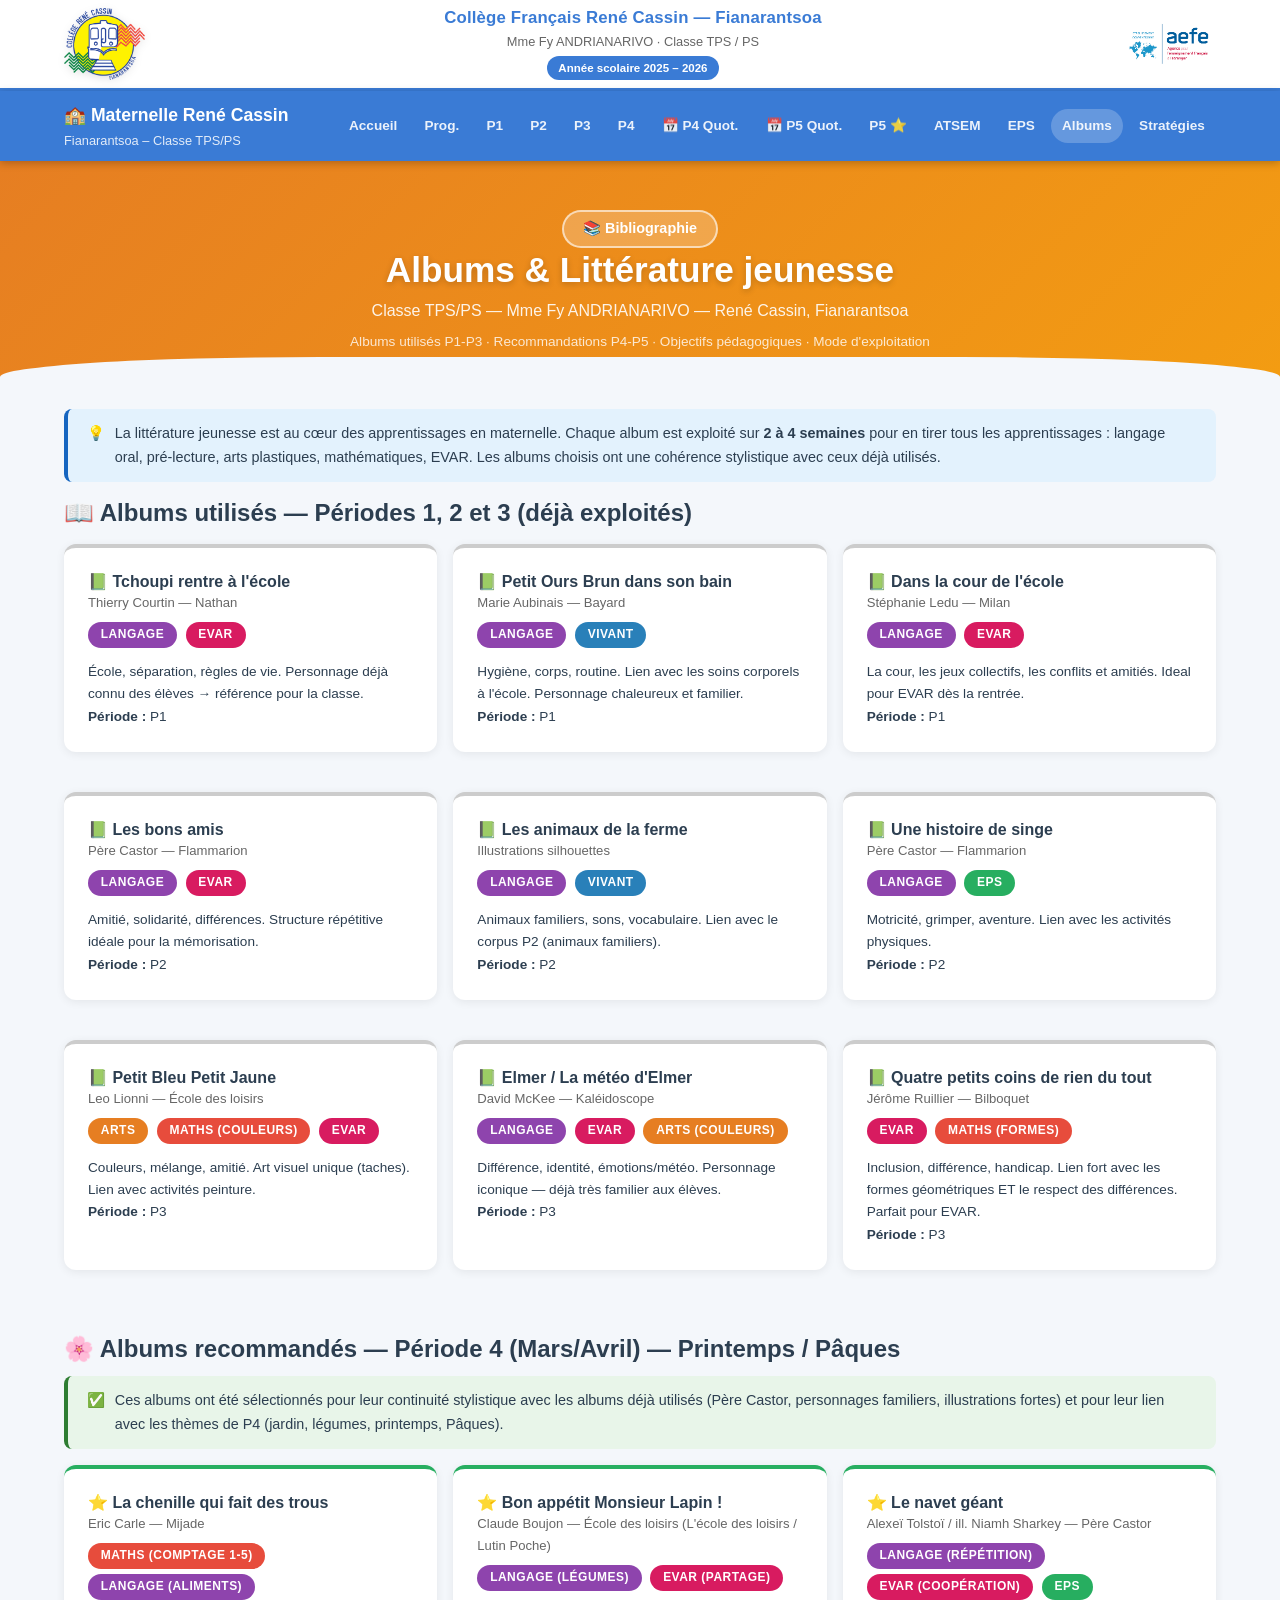
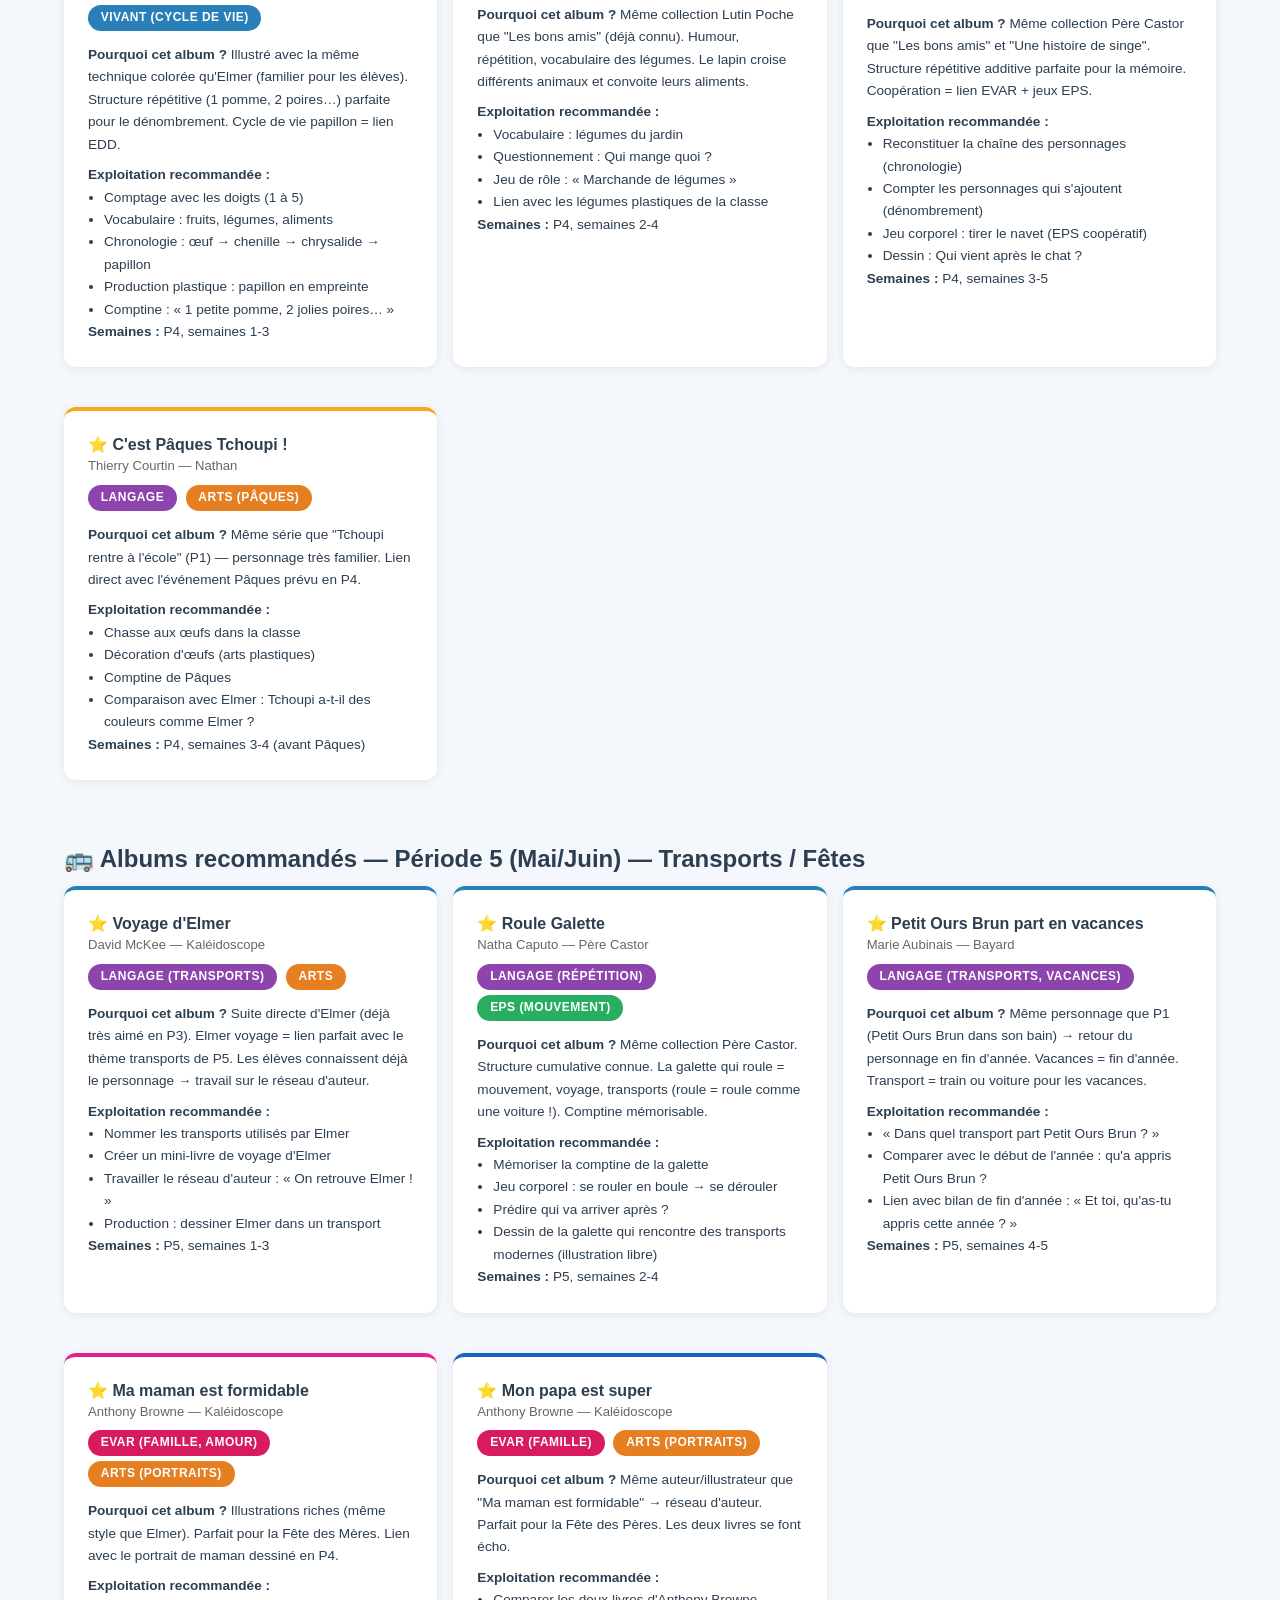
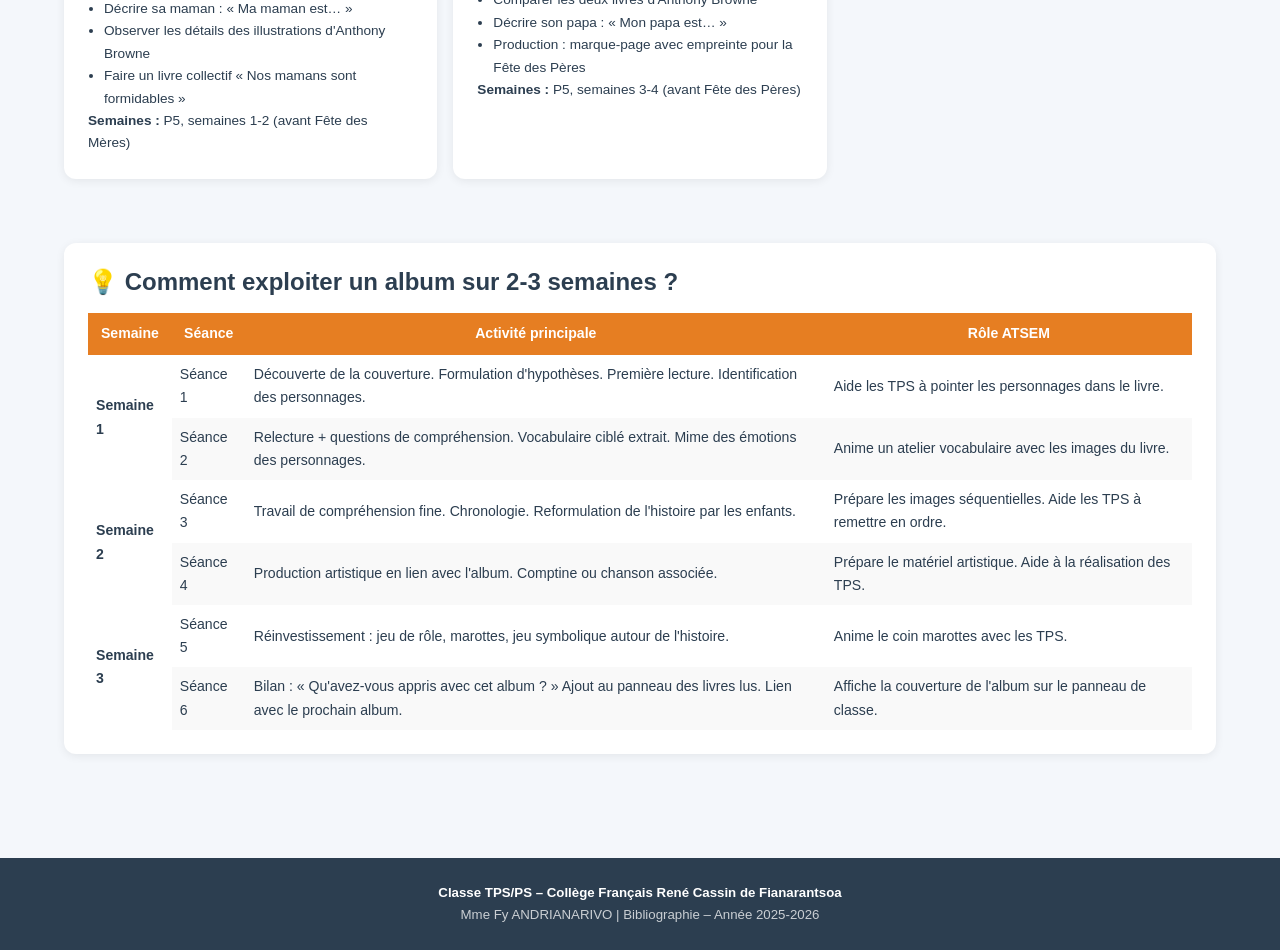
==== commit 28dc1ec0: "Add files via upload" ====
--- a/albums.html
+++ b/albums.html
@@ -28,14 +28,16 @@
 <nav class="navbar">
   <div class="navbar-inner">
     <a href="index.html" class="navbar-brand">🏫 Maternelle René Cassin <span>Fianarantsoa – Classe TPS/PS</span></a>
-    <div class="nav-links">
+        <div class="nav-links">
       <a href="index.html">Accueil</a>
       <a href="programmation.html">Prog.</a>
       <a href="periode1.html">P1</a>
       <a href="periode2.html">P2</a>
       <a href="periode3.html">P3</a>
-      <a href="periode4.html">P4 ⭐</a>
-      <a href="periode5.html">P5</a>
+      <a href="periode4.html">P4</a>
+      <a href="fiches-quotidiennes-p4.html">📅 P4 Quot.</a>
+      <a href="fiches-quotidiennes-p5.html">📅 P5 Quot.</a>
+      <a href="periode5.html">P5 ⭐</a>
       <a href="atsem.html">ATSEM</a>
       <a href="eps.html">EPS</a>
       <a href="albums.html" class="active">Albums</a>
--- a/css/style.css
+++ b/css/style.css
@@ -602,6 +602,238 @@
 }
 footer strong { color: #fff; }
 
+/* =====================================================
+   PLANNING QUOTIDIEN — fiches-quotidiennes-p4.html
+   ===================================================== */
+
+/* Grille de semaines */
+.semaines-nav {
+  display: flex;
+  flex-wrap: wrap;
+  gap: 0.5rem;
+  margin-bottom: 2rem;
+}
+.semaines-nav a {
+  padding: 0.45rem 1rem;
+  background: var(--bleu-ecole);
+  color: #fff;
+  border-radius: 20px;
+  font-size: 0.82rem;
+  font-weight: 600;
+  text-decoration: none;
+  transition: background .2s;
+}
+.semaines-nav a:hover { background: #1a5dbf; text-decoration: none; }
+
+/* Fiche d'un jour */
+.fiche-jour {
+  background: #fff;
+  border: 1px solid var(--bordure);
+  border-radius: 12px;
+  margin-bottom: 2.5rem;
+  overflow: hidden;
+  box-shadow: 0 2px 10px rgba(0,0,0,.06);
+  page-break-inside: avoid;
+  break-inside: avoid;
+}
+
+/* En-tête du jour */
+.jour-header {
+  display: flex;
+  align-items: center;
+  justify-content: space-between;
+  padding: 0.7rem 1.2rem;
+  background: linear-gradient(135deg, #3A7BD5, #1565C0);
+  color: #fff;
+}
+.jour-titre {
+  font-size: 1.15rem;
+  font-weight: 800;
+  margin: 0;
+  color: #fff;
+}
+.jour-theme {
+  font-size: 0.78rem;
+  opacity: .88;
+  margin-top: 0.15rem;
+}
+.jour-periode-badge {
+  background: rgba(255,255,255,0.22);
+  border: 1px solid rgba(255,255,255,0.4);
+  border-radius: 20px;
+  padding: 0.25rem 0.8rem;
+  font-size: 0.75rem;
+  font-weight: 700;
+  white-space: nowrap;
+}
+
+/* Blocs matin / après-midi */
+.bloc-titre {
+  padding: 0.45rem 1.2rem;
+  font-size: 0.85rem;
+  font-weight: 700;
+  letter-spacing: .03em;
+  text-transform: uppercase;
+  margin: 0;
+}
+.bloc-titre.matin {
+  background: #FFF8E1;
+  color: #F57F17;
+  border-top: 2px solid #FFE082;
+}
+.bloc-titre.apm {
+  background: #E8F5E9;
+  color: #2E7D32;
+  border-top: 2px solid #A5D6A7;
+}
+
+/* Tableau planning */
+.planning-table {
+  width: 100%;
+  border-collapse: collapse;
+  font-size: 0.83rem;
+}
+.planning-table th {
+  background: #f0f4fa;
+  padding: 0.4rem 0.7rem;
+  text-align: left;
+  font-size: 0.75rem;
+  text-transform: uppercase;
+  letter-spacing: .04em;
+  color: #555;
+  border-bottom: 2px solid var(--bordure);
+}
+.planning-table td {
+  padding: 0.45rem 0.7rem;
+  vertical-align: top;
+  border-bottom: 1px solid #eef1f5;
+}
+.planning-table td:first-child {
+  font-weight: 700;
+  font-size: 0.78rem;
+  white-space: nowrap;
+  color: #444;
+  width: 90px;
+}
+.planning-table td:nth-child(2) {
+  width: 130px;
+  font-weight: 600;
+  font-size: 0.8rem;
+}
+.planning-table td:last-child {
+  font-size: 0.76rem;
+  color: #666;
+  width: 80px;
+}
+
+/* Couleurs des lignes par domaine */
+.tr-accueil  td { background: #F8F9FA; }
+.tr-rituel   td { background: #FFFDE7; }
+.tr-recre    td { background: #F1F8E9; }
+.tr-langage  td { background: #F3E5F5; }
+.tr-maths    td { background: #FFEBEE; }
+.tr-arts     td { background: #FFF3E0; }
+.tr-eps      td { background: #E8F5E9; }
+.tr-explorer td { background: #E3F2FD; }
+.tr-evar     td { background: #FCE4EC; }
+.tr-edd      td { background: #E8F5E9; }
+.tr-sieste   td {
+  background: linear-gradient(90deg, #EDE7F6, #D1C4E9);
+  font-weight: 700;
+  font-size: 0.9rem;
+  color: #4527A0;
+  text-align: center;
+  padding: 0.8rem;
+  font-style: italic;
+  letter-spacing: .03em;
+}
+
+/* Badge domaine coloré dans la cellule */
+.dom-badge {
+  display: inline-block;
+  padding: 0.1rem 0.5rem;
+  border-radius: 10px;
+  font-size: 0.7rem;
+  font-weight: 700;
+  color: #fff;
+  margin-bottom: 0.15rem;
+}
+.dom-langage  { background: var(--langage); }
+.dom-maths    { background: var(--maths); }
+.dom-arts     { background: var(--arts); }
+.dom-eps      { background: var(--eps); }
+.dom-explorer { background: var(--explorer); }
+.dom-evar     { background: var(--evar); }
+.dom-edd      { background: var(--edd); }
+
+/* Boîte ATSEM dans la fiche jour */
+.atsem-box-jour {
+  background: #FFF8F1;
+  border-top: 2px solid #FFB74D;
+  padding: 0.6rem 1.2rem;
+}
+.atsem-box-jour h5 {
+  color: var(--atsem);
+  font-size: 0.82rem;
+  margin-bottom: 0.35rem;
+}
+.atsem-box-jour ul {
+  margin: 0;
+  padding-left: 1.2rem;
+  font-size: 0.78rem;
+  color: #555;
+}
+.atsem-box-jour li { margin-bottom: 0.15rem; }
+
+/* Séparateur de semaine */
+.semaine-header {
+  background: linear-gradient(135deg, #37474F, #546E7A);
+  color: #fff;
+  padding: 0.8rem 1.5rem;
+  border-radius: 10px;
+  margin: 2.5rem 0 1rem;
+  display: flex;
+  align-items: center;
+  gap: 1rem;
+}
+.semaine-header h2 {
+  margin: 0;
+  font-size: 1.1rem;
+  color: #fff;
+}
+.semaine-header .sem-theme {
+  font-size: 0.82rem;
+  opacity: .8;
+  margin: 0;
+}
+.semaine-num {
+  background: rgba(255,255,255,.18);
+  border: 1px solid rgba(255,255,255,.4);
+  border-radius: 50%;
+  width: 40px;
+  height: 40px;
+  display: flex;
+  align-items: center;
+  justify-content: center;
+  font-size: 1.1rem;
+  font-weight: 800;
+  flex-shrink: 0;
+}
+
+/* Horaire officiel mis à jour */
+.horaire-card {
+  background: #fff;
+  border: 1px solid var(--bordure);
+  border-radius: 10px;
+  overflow: hidden;
+  margin-bottom: 1.5rem;
+}
+.horaire-card table { width: 100%; border-collapse: collapse; font-size: 0.84rem; }
+.horaire-card th { background: #3A7BD5; color: #fff; padding: 0.5rem 1rem; text-align: left; }
+.horaire-card td { padding: 0.4rem 1rem; border-bottom: 1px solid #eef1f5; }
+.horaire-card tr.sieste-h td { background: #EDE7F6; font-weight: 700; color: #4527A0; }
+.horaire-card tr.tps-only td { color: #aaa; font-style: italic; }
+
 /* --- Responsive --- */
 @media (max-width: 768px) {
   .page-header h1 { font-size: 1.5rem; }
